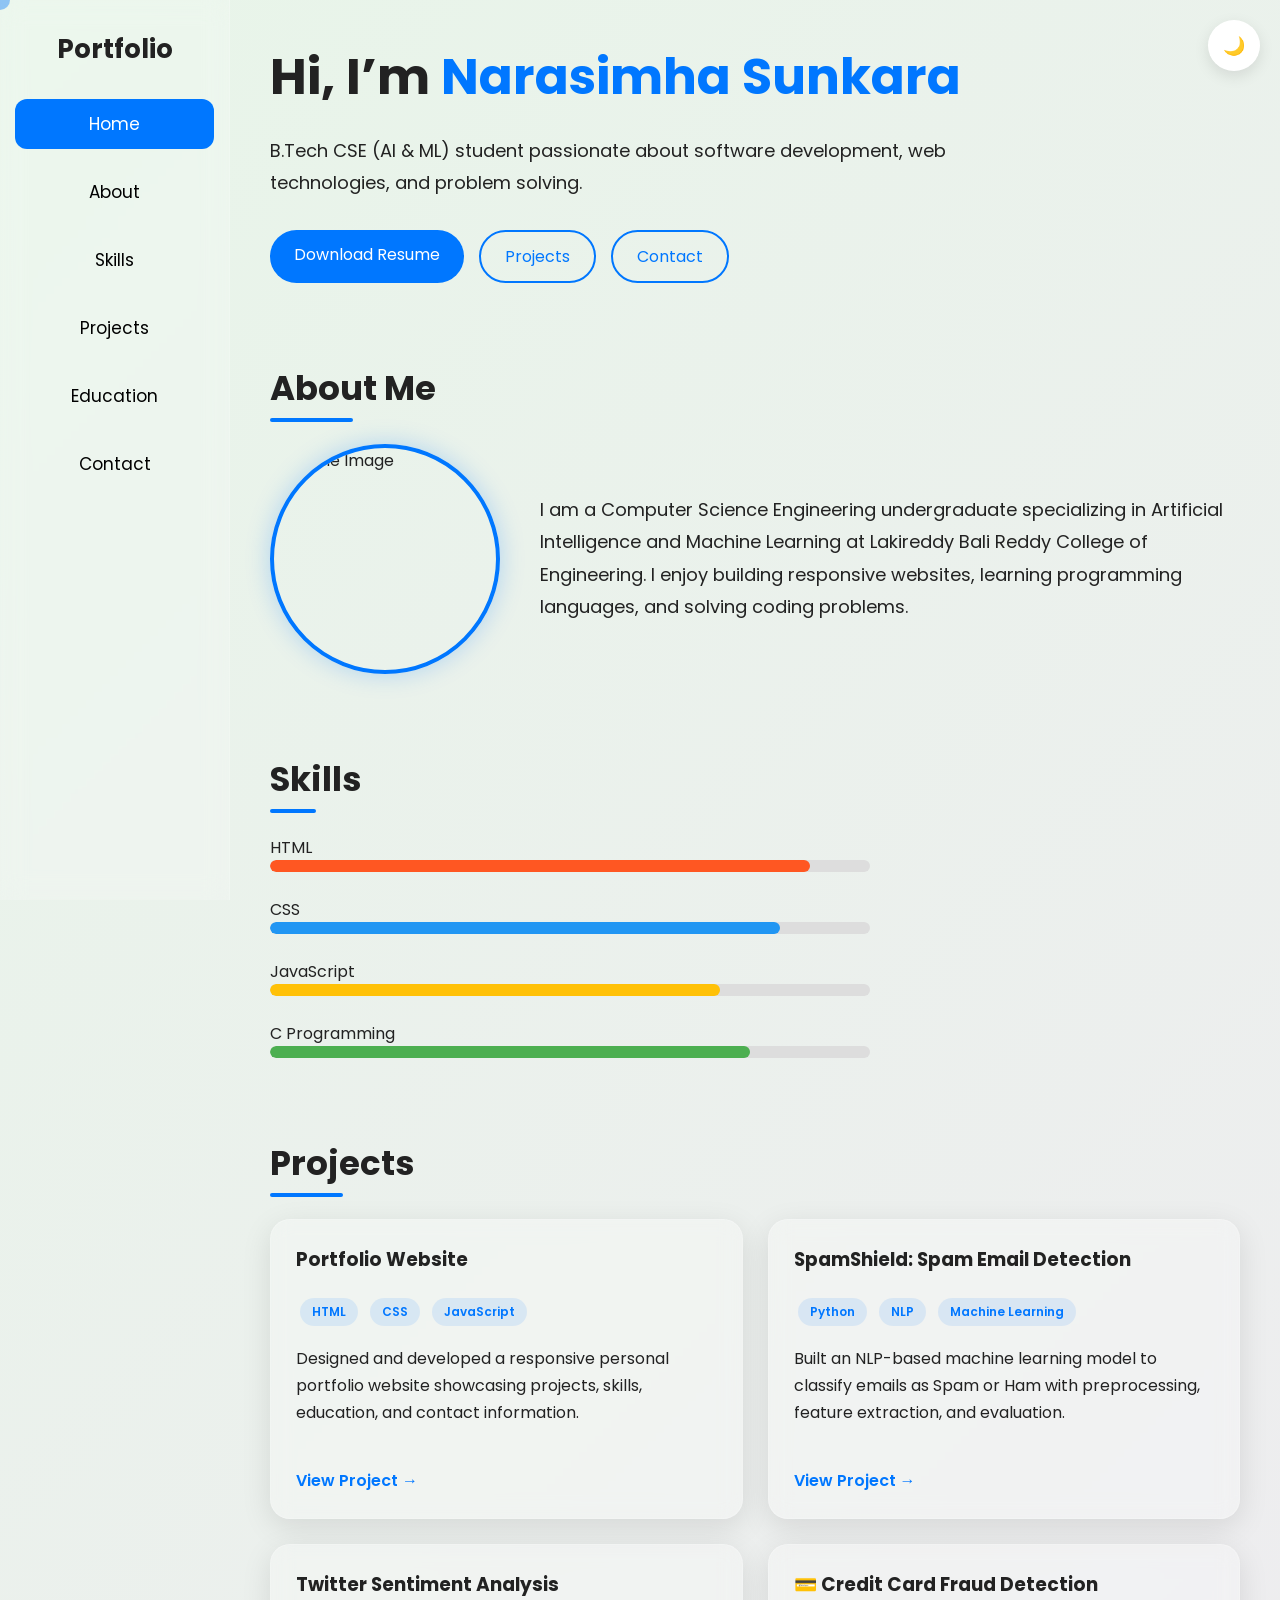
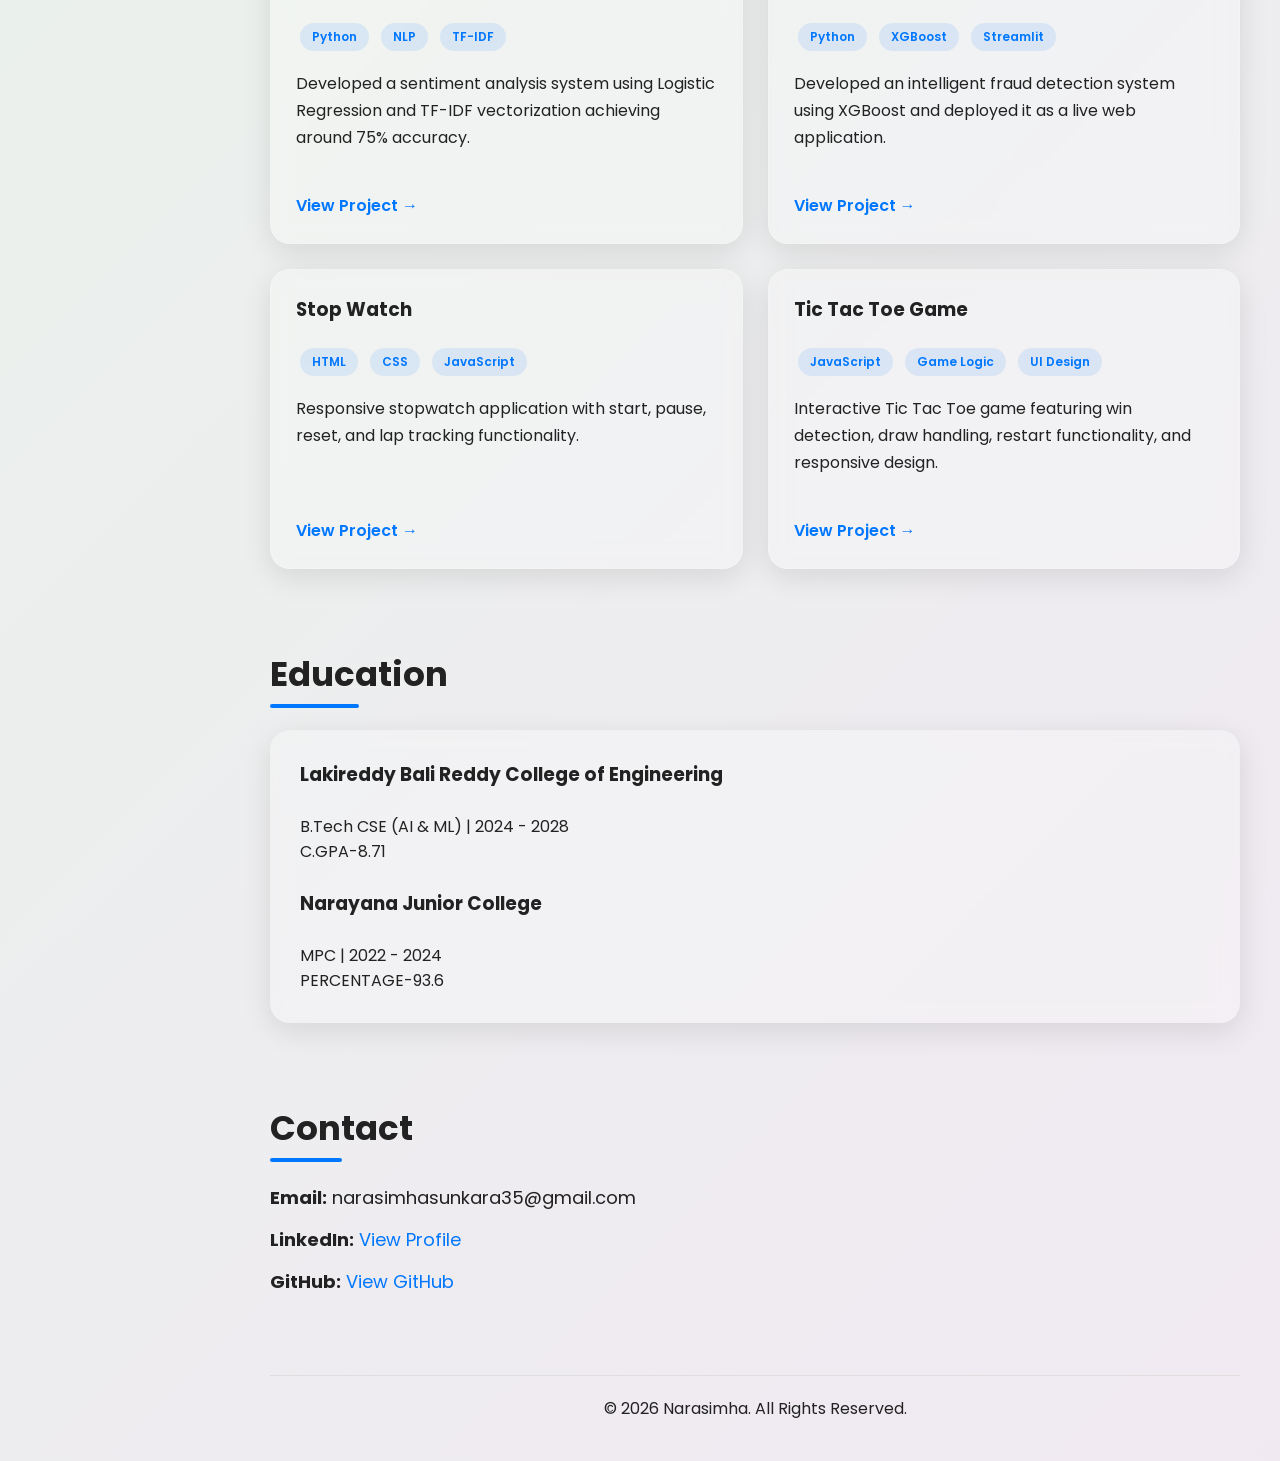
==== index.html @ 86018abd "Add files via upload" ====
<!doctype html>
<html lang="en">

<head>

  <meta charset="UTF-8" />

  <meta
    name="viewport"
    content="width=device-width, initial-scale=1.0"
  />

  <title>Narasimha Sunkara | Portfolio</title>

  <!-- Google Font -->

  <link
    href="https://fonts.googleapis.com/css2?family=Poppins:wght@300;400;500;600;700&display=swap"
    rel="stylesheet"
  />

  <!-- CSS -->

  <link rel="stylesheet" href="style.css" />

</head>

<body>

  <!-- Progress Bar -->

  <div id="progressBar"></div>

  <!-- Cursor -->

  <div class="cursor"></div>

  <!-- Dark Mode Button -->

  <button class="theme-btn" onclick="toggleTheme()">
    🌙
  </button>

  <!-- Hamburger -->

  <div class="hamburger" onclick="toggleMenu()">

    <div></div>
    <div></div>
    <div></div>

  </div>

  <!-- Overlay -->

  <div
    class="overlay"
    id="overlay"
    onclick="closeMenu()"
  ></div>

  <!-- Sidebar -->

  <nav class="nav-bar" id="sidebar">

    <h2 class="logo">Portfolio</h2>

    <ul>

      <li>
        <a href="#home" onclick="closeMenu()">
          Home
        </a>
      </li>

      <li>
        <a href="#about" onclick="closeMenu()">
          About
        </a>
      </li>

      <li>
        <a href="#skills" onclick="closeMenu()">
          Skills
        </a>
      </li>

      <li>
        <a href="#projects" onclick="closeMenu()">
          Projects
        </a>
      </li>

      <li>
        <a href="#education" onclick="closeMenu()">
          Education
        </a>
      </li>

      <li>
        <a href="#contact" onclick="closeMenu()">
          Contact
        </a>
      </li>

    </ul>

  </nav>

  <!-- Main -->

  <main class="main">

    <!-- Home -->

    <section id="home" class="section home">

      <h1>
        Hi, I’m
        <span class="typing"></span>
      </h1>

      <p>
        B.Tech CSE (AI & ML) student passionate about
        software development, web technologies,
        and problem solving.
      </p>

      <div class="btns">

        <a
          class="btn primary"
          href="Resume Narasimha Sunkara.pdf"
          download
        >
          Download Resume
        </a>

        <a
          class="btn outline"
          href="#projects"
        >
          Projects
        </a>

        <a
          class="btn outline"
          href="#contact"
        >
          Contact
        </a>

      </div>

    </section>

    <!-- About -->

    <section id="about" class="section">

      <h2>About Me</h2>

      <div class="about-box">

        <div class="profile">

          <img
            src="DEV_0252.JPG"
            alt="Profile Image"
          />

        </div>

        <div class="about-text">

          <p>
            I am a Computer Science Engineering undergraduate
            specializing in Artificial Intelligence and
            Machine Learning at Lakireddy Bali Reddy College
            of Engineering.

            I enjoy building responsive websites,
            learning programming languages,
            and solving coding problems.
          </p>

        </div>

      </div>

    </section>

    <!-- Skills -->

    <section id="skills" class="section">

      <h2>Skills</h2>

      <div class="skill-box">

        <p>HTML</p>

        <div class="bar">
          <div class="fill html"></div>
        </div>

        <p>CSS</p>

        <div class="bar">
          <div class="fill css"></div>
        </div>

        <p>JavaScript</p>

        <div class="bar">
          <div class="fill js"></div>
        </div>

        <p>C Programming</p>

        <div class="bar">
          <div class="fill c"></div>
        </div>

      </div>

    </section>

   <section id="projects" class="section">

  <h2>Projects</h2>

  <div class="projects">

    <!-- Portfolio -->
    <div class="card">
      <h3>Portfolio Website</h3>

      <div class="tags">
        <span>HTML</span>
        <span>CSS</span>
        <span>JavaScript</span>
      </div>

      <p>
        Designed and developed a responsive personal portfolio website
        showcasing projects, skills, education, and contact information.
      </p>

      <a href="/index.html" target="_blank">
        View Project →
      </a>
    </div>

    <!-- Spam Detection -->
    <div class="card">
      <h3>SpamShield: Spam Email Detection</h3>

      <div class="tags">
        <span>Python</span>
        <span>NLP</span>
        <span>Machine Learning</span>
      </div>

      <p>
        Built an NLP-based machine learning model to classify emails as
        Spam or Ham with preprocessing, feature extraction, and evaluation.
      </p>

      <a href="https://github.com/Narasimha35/Codec-Technology-Tasks/tree/main/Spam%20Email%20Analysis" target="_blank">
        View Project →
      </a>
    </div>

    <!-- Twitter Sentiment -->
    <div class="card">
      <h3>Twitter Sentiment Analysis</h3>

      <div class="tags">
        <span>Python</span>
        <span>NLP</span>
        <span>TF-IDF</span>
      </div>

      <p>
        Developed a sentiment analysis system using Logistic Regression and
        TF-IDF vectorization achieving around 75% accuracy.
      </p>

      <a href="https://github.com/Narasimha35/Codec-Technology-Tasks/tree/main/Twitter-sentiment-Analysis" target="_blank">
        View Project →
      </a>
    </div>

    <!-- Fraud Detection -->
    <div class="card">
      <h3>💳 Credit Card Fraud Detection</h3>

      <div class="tags">
        <span>Python</span>
        <span>XGBoost</span>
        <span>Streamlit</span>
      </div>

      <p>
        Developed an intelligent fraud detection system using XGBoost and
        deployed it as a live web application.
      </p>

      <a href="https://narasimha-sunkara-credit-card-fraud-detection.hf.space/" target="_blank">
        View Project →
      </a>
    </div>

    <!-- Stopwatch -->
    <div class="card">
      <h3>Stop Watch</h3>

      <div class="tags">
        <span>HTML</span>
        <span>CSS</span>
        <span>JavaScript</span>
      </div>

      <p>
        Responsive stopwatch application with start, pause, reset,
        and lap tracking functionality.
      </p>

      <a href="stop-watch/stop.html" target="_blank">
        View Project →
      </a>
    </div>

    <!-- Tic Tac Toe -->
    <div class="card">
      <h3>Tic Tac Toe Game</h3>

      <div class="tags">
        <span>JavaScript</span>
        <span>Game Logic</span>
        <span>UI Design</span>
      </div>

      <p>
        Interactive Tic Tac Toe game featuring win detection,
        draw handling, restart functionality, and responsive design.
      </p>

      <a href="tic-tac-toe/index.html" target="_blank">
        View Project →
      </a>
    </div>

  </div>

</section>
    <!-- Education -->

    <section id="education" class="section">

      <h2>Education</h2>

      <div class="edu">

        <h3>
          Lakireddy Bali Reddy College of Engineering
        </h3>

        <br />

        <p>
          B.Tech CSE (AI & ML)
          | 2024 - 2028<BR>
          C.GPA-8.71
        </p>

        <br />

        <h3>
          Narayana Junior College
        </h3>

        <br />

        <p>
          MPC | 2022 - 2024<BR>
          PERCENTAGE-93.6
        </p>

      </div>

    </section>

    <!-- Contact -->

    <section id="contact" class="section">

      <h2>Contact</h2>

      <div class="contact">

        <p>
          <b>Email:</b>
          narasimhasunkara35@gmail.com
        </p>

        <p>

          <b>LinkedIn:</b>

          <a
            href="https://www.linkedin.com/in/narasimha-sunkara-96257b371/"
            target="_blank"
          >
            View Profile
          </a>

        </p>

        <p>

          <b>GitHub:</b>

          <a
            href="https://github.com/Narasimha35"
            target="_blank"
          >
            View GitHub
          </a>

        </p>

      </div>

    </section>

    <!-- Footer -->

    <footer class="footer">

      <p>
        © 2026 Narasimha.
        All Rights Reserved.
      </p>

    </footer>

  </main>

  <!-- JavaScript -->

  <script>

    // Sidebar

    function toggleMenu() {

      document
        .getElementById("sidebar")
        .classList.toggle("active");

      document
        .getElementById("overlay")
        .classList.toggle("active");

    }

    function closeMenu() {

      document
        .getElementById("sidebar")
        .classList.remove("active");

      document
        .getElementById("overlay")
        .classList.remove("active");

    }

    // Typing Effect

    const text = "Narasimha Sunkara 👋";

    let index = 0;

    function typeEffect() {

      document.querySelector(".typing").textContent +=
        text.charAt(index);

      index++;

      if(index < text.length) {
        setTimeout(typeEffect, 120);
      }

    }

    typeEffect();

    // Active Navbar

    const sections =
      document.querySelectorAll("section");

    const navLinks =
      document.querySelectorAll(".nav-bar ul li a");

    window.addEventListener("scroll", () => {

      let current = "";

      sections.forEach((section) => {

        const sectionTop = section.offsetTop;

        if(pageYOffset >= sectionTop - 150) {
          current = section.getAttribute("id");
        }

      });

      navLinks.forEach((link) => {

        link.classList.remove("active");

        if(link.getAttribute("href") === "#" + current) {
          link.classList.add("active");
        }

      });

    });

    // Dark Mode

    function toggleTheme() {
      document.body.classList.toggle("dark");
    }

    // Progress Bar

    window.onscroll = () => {

      let winScroll =
        document.body.scrollTop ||
        document.documentElement.scrollTop;

      let height =
        document.documentElement.scrollHeight -
        document.documentElement.clientHeight;

      let scrolled = (winScroll / height) * 100;

      document.getElementById("progressBar")
        .style.width = scrolled + "%";

    };

    // Cursor Effect

    const cursor =
      document.querySelector(".cursor");

    document.addEventListener("mousemove", (e) => {

      cursor.style.left = e.pageX + "px";

      cursor.style.top = e.pageY + "px";

    });

  </script>

</body>

</html>
---- style.css ----
html {
  scroll-behavior: smooth;
}

* {
  margin: 0;
  padding: 0;
  box-sizing: border-box;

  font-family: 'Poppins', sans-serif;
}

body {
  display: flex;

  color: #222;

  overflow-x: hidden;

  background: linear-gradient(
    -45deg,
    #e3f2fd,
    #ffffff,
    #f3e5f5,
    #e8f5e9
  );

  background-size: 400% 400%;

  animation: gradientMove 10s ease infinite;
}

@keyframes gradientMove {

  0% {
    background-position: 0% 50%;
  }

  50% {
    background-position: 100% 50%;
  }

  100% {
    background-position: 0% 50%;
  }

}

/* Cursor */

.cursor {
  width: 20px;
  height: 20px;

  background: rgba(0,119,255,0.4);

  border-radius: 50%;

  position: absolute;

  pointer-events: none;

  transform: translate(-50%, -50%);

  backdrop-filter: blur(5px);

  z-index: 99999;
}

/* Progress Bar */

#progressBar {
  position: fixed;

  top: 0;
  left: 0;

  width: 0%;
  height: 5px;

  background: #0077ff;

  z-index: 9999;
}

/* Theme Button */

.theme-btn {
  position: fixed;

  top: 20px;
  right: 20px;

  border: none;

  padding: 12px 15px;

  border-radius: 50%;

  cursor: pointer;

  font-size: 18px;

  z-index: 2000;

  background: white;

  box-shadow: 0 5px 15px rgba(0,0,0,0.1);
}

/* Sidebar */

.nav-bar {
  position: fixed;

  left: 0;
  top: 0;

  width: 230px;
  height: 100vh;

  background: rgba(255,255,255,0.2);

  backdrop-filter: blur(12px);

  border-right: 1px solid rgba(255,255,255,0.2);

  padding: 30px 15px;

  z-index: 999;

  transition: 0.3s;
}

.logo {
  text-align: center;

  margin-bottom: 30px;

  font-size: 26px;
}

.nav-bar ul {
  list-style: none;

  display: flex;
  flex-direction: column;

  gap: 18px;

  text-align: center;
}

.nav-bar ul li a {
  text-decoration: none;

  color: black;

  font-size: 17px;

  padding: 12px;

  display: block;

  border-radius: 12px;

  transition: 0.3s;
}

.nav-bar ul li a:hover,
.nav-bar ul li a.active {
  background: #0077ff;
  color: white;
}

/* Main */

.main {
  margin-left: 230px;

  width: 100%;

  padding: 40px;
}

.section {
  margin-bottom: 80px;
}

.section h2 {
  position: relative;

  display: inline-block;

  font-size: 34px;

  margin-bottom: 30px;
}

.section h2::after {
  content: "";

  width: 50%;
  height: 4px;

  background: #0077ff;

  position: absolute;

  left: 0;
  bottom: -8px;

  border-radius: 10px;
}

/* Home */

.home h1 {
  font-size: 50px;

  margin-bottom: 20px;
}

.home span {
  color: #0077ff;
}

.home p {
  max-width: 700px;

  font-size: 18px;

  line-height: 1.8;
}

/* Buttons */

.btns {
  margin-top: 30px;

  display: flex;
  gap: 15px;

  flex-wrap: wrap;
}

.btn {
  text-decoration: none;

  padding: 12px 24px;

  border-radius: 30px;

  font-size: 16px;

  transition: 0.3s;
}

.btn:hover {
  transform: translateY(-3px);

  box-shadow: 0 0 20px rgba(0,119,255,0.4);
}

.primary {
  background: #0077ff;
  color: white;
}

.outline {
  border: 2px solid #0077ff;
  color: #0077ff;
}

.outline:hover {
  background: #0077ff;
  color: white;
}

/* About */

.about-box {
  display: flex;
  align-items: center;

  gap: 40px;
}

.profile {
  width: 230px;
  height: 230px;

  border-radius: 50%;

  overflow: hidden;

  border: 4px solid #0077ff;

  box-shadow: 0 0 25px rgba(0,119,255,0.25);

  animation: float 3s ease-in-out infinite;
}

.profile img {
  width: 100%;
  height: 100%;

  object-fit: cover;
}

@keyframes float {

  0% {
    transform: translateY(0px);
  }

  50% {
    transform: translateY(-10px);
  }

  100% {
    transform: translateY(0px);
  }

}

.about-text p {
  max-width: 700px;

  line-height: 1.8;

  font-size: 18px;
}

/* Skills */

.skill-box {
  max-width: 600px;
}

.bar {
  width: 100%;
  height: 12px;

  background: #ddd;

  border-radius: 20px;

  overflow: hidden;

  margin-bottom: 25px;
}

.fill {
  height: 100%;

  border-radius: 20px;

  animation: fillAnim 2s ease;
}

.html {
  width: 90%;
  background: #ff5722;
}

.css {
  width: 85%;
  background: #2196f3;
}

.js {
  width: 75%;
  background: #ffc107;
}

.c {
  width: 80%;
  background: #4caf50;
}

@keyframes fillAnim {

  from {
    width: 0;
  }

}

/* Projects */

.projects {
  display: grid;
  grid-template-columns: repeat(auto-fit, minmax(320px, 1fr));
  gap: 25px;
}

.card {
  min-height: 280px;

  display: flex;
  flex-direction: column;

  background: rgba(255,255,255,0.25);

  backdrop-filter: blur(10px);

  border: 1px solid rgba(255,255,255,0.2);

  padding: 25px;

  border-radius: 20px;

  box-shadow: 0 8px 30px rgba(0,0,0,0.1);

  transition: 0.4s;

  animation: cardShow 1s ease;
}

.card:hover {
  transform: translateY(-8px);

  box-shadow: 0 15px 40px rgba(0,119,255,0.2);
}

@keyframes cardShow {

  from {
    opacity: 0;
    transform: translateY(30px);
  }

  to {
    opacity: 1;
    transform: translateY(0);
  }

}

.card h3 {
  margin-bottom: 10px;
}

.card p {
  line-height: 1.7;

  margin-bottom: 15px;
}

.card a {
  text-decoration: none;
  color: #0077ff;
  font-weight: 600;

  margin-top: auto;
}

/* Education */

.edu {
  background: rgba(255,255,255,0.25);

  backdrop-filter: blur(10px);

  padding: 30px;

  border-radius: 20px;

  box-shadow: 0 8px 30px rgba(0,0,0,0.1);
}

/* Contact */

.contact p {
  margin-bottom: 15px;

  font-size: 18px;
}

.contact a {
  color: #0077ff;

  text-decoration: none;
}

/* Footer */

.footer {
  text-align: center;

  margin-top: 40px;

  padding-top: 20px;

  border-top: 1px solid #ddd;
}

/* Hamburger */

.hamburger {
  position: fixed;

  top: 20px;
  left: 20px;

  width: 35px;

  cursor: pointer;

  z-index: 1001;

  display: none;
}

.hamburger div {
  height: 4px;

  background: black;

  margin: 6px 0;

  border-radius: 5px;
}

/* Overlay */

.overlay {
  position: fixed;

  top: 0;
  left: 0;

  width: 100%;
  height: 100%;

  background: rgba(0,0,0,0.4);

  display: none;

  z-index: 998;
}

.overlay.active {
  display: block;
}

/* Dark Mode */

body.dark {
  background: #111;
  color: white;
}

body.dark .nav-bar,
body.dark .card,
body.dark .edu,
body.dark .theme-btn {
  background: #1e1e1e;
  color: white;
}

body.dark .nav-bar ul li a {
  color: white;
}

body.dark .card a,
body.dark .contact a {
  color: #4da3ff;
}

body.dark .footer {
  border-top: 1px solid #444;
}

/* Mobile */

@media (max-width: 768px) {

  .hamburger {
    display: block;
  }

  .nav-bar {
    left: -250px;
  }

  .nav-bar.active {
    left: 0;
  }

  .main {
    margin-left: 0;

    padding-top: 80px;
  }

  .about-box {
    flex-direction: column;

    text-align: center;
  }

 .projects {
  grid-template-columns: 1fr;
}

  .card {
    width: 100%;
  }

  .home h1 {
    font-size: 38px;
  }
  .home p {
  font-size: 16px;
}

.section h2 {
  font-size: 28px;
}

.profile {
  width: 180px;
  height: 180px;
}

}
.tags {
  margin: 10px 0 15px;
}

.tags span {
  display: inline-block;
  padding: 5px 12px;
  margin: 4px;
  border-radius: 20px;
  background: rgba(0,119,255,0.1);
  color: #0077ff;
  font-size: 12px;
  font-weight: 600;
}

.card {
  min-height: 300px;
  display: flex;
  flex-direction: column;
}

.card a {
  margin-top: auto;
}
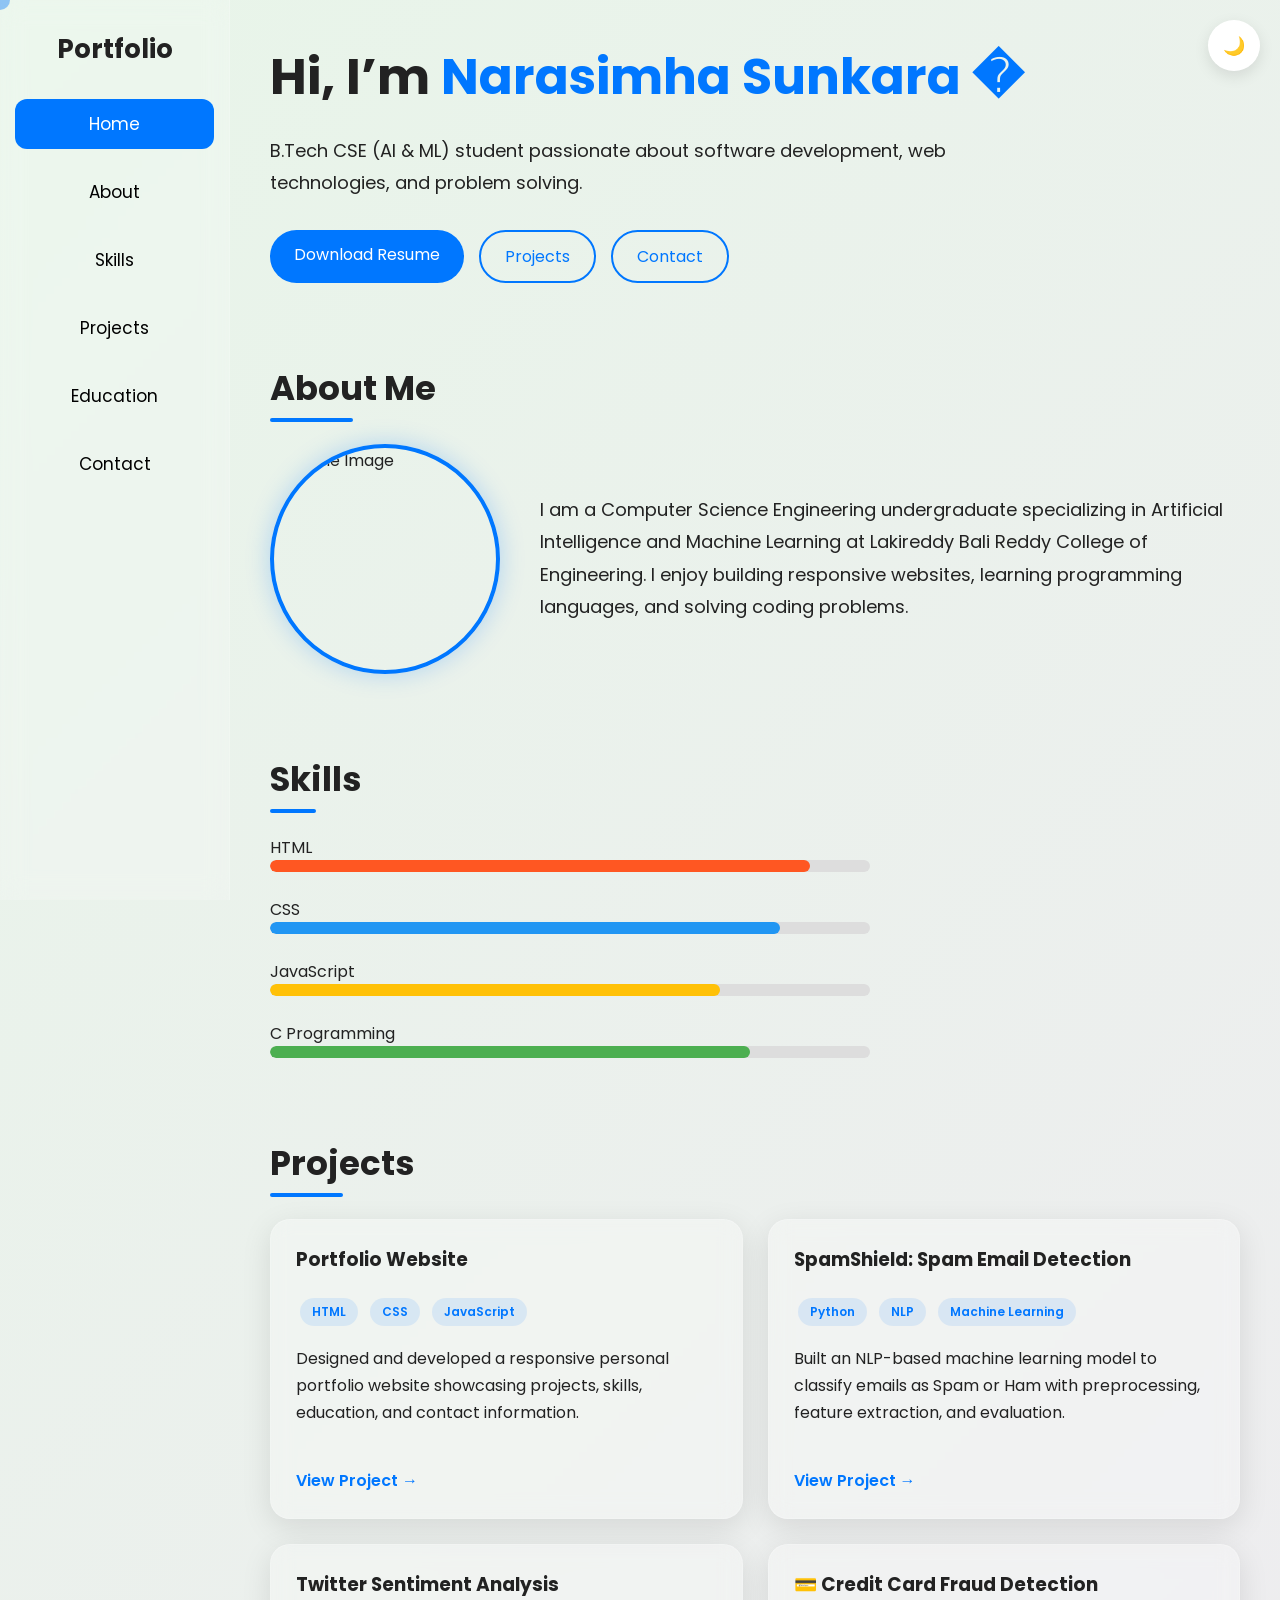
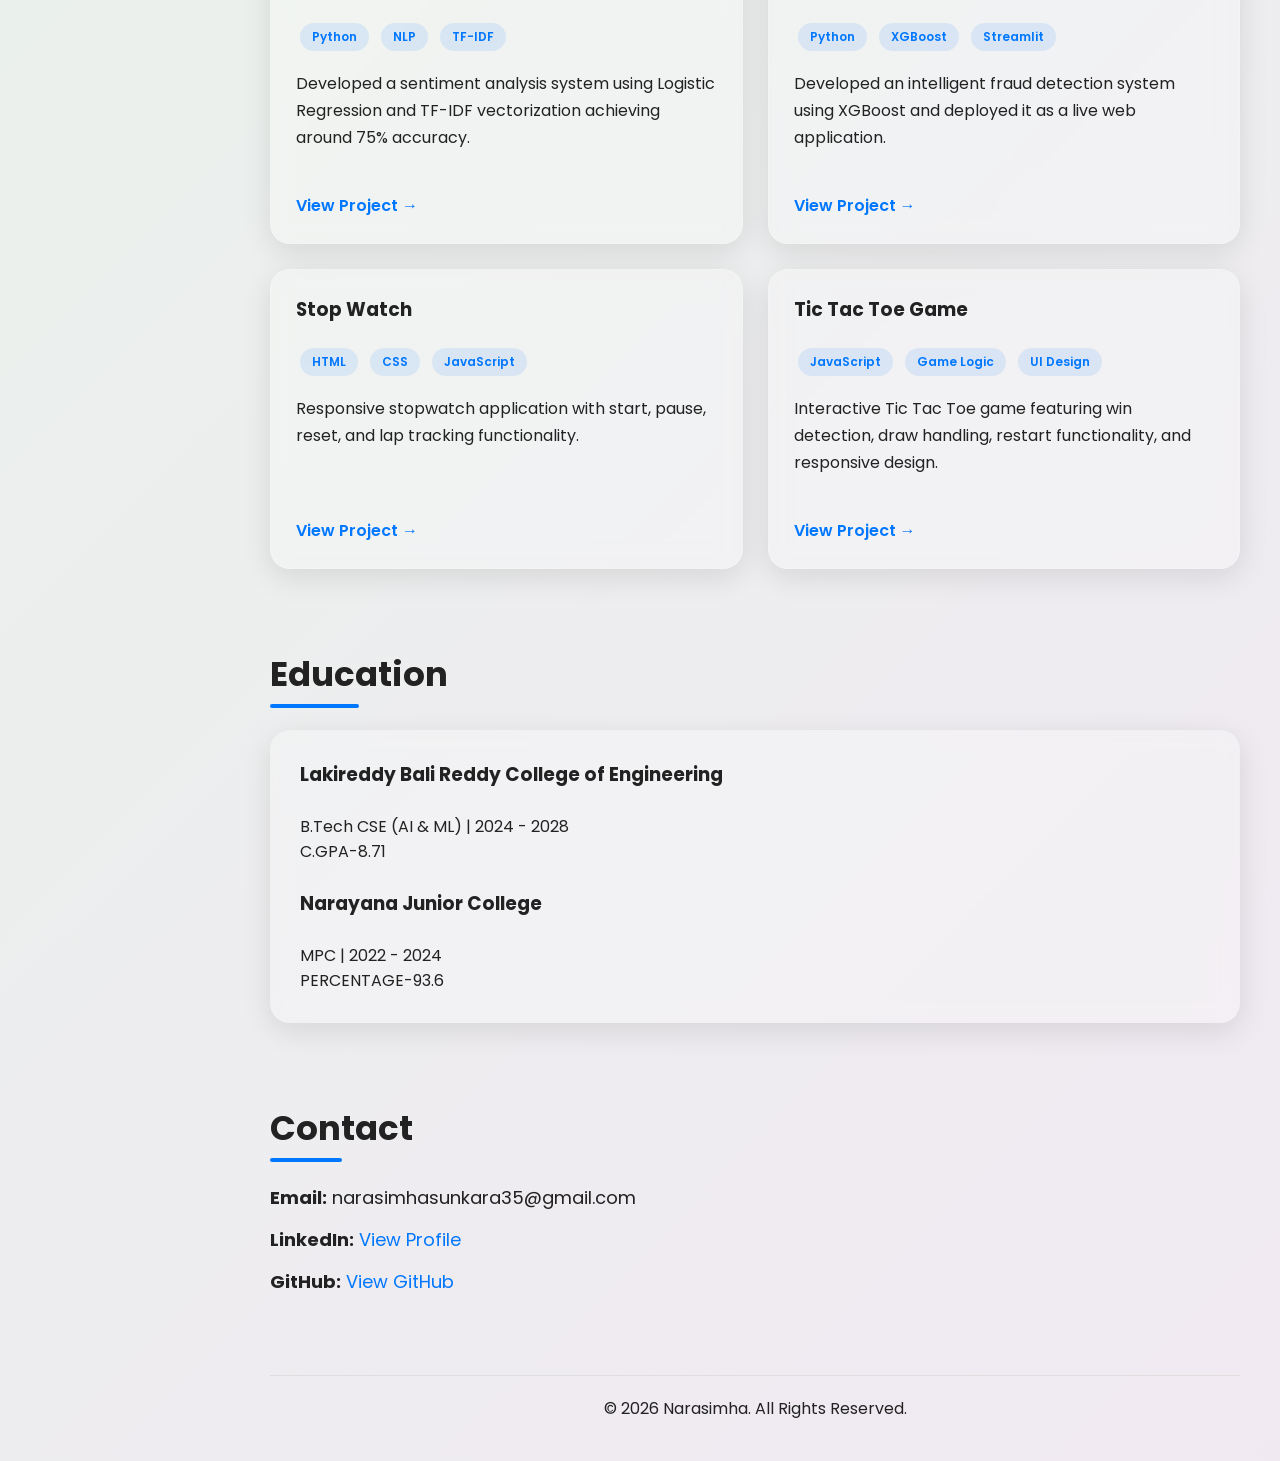
==== commit a43d47e5: "Fix HTML encoding issues in index.html" ====
--- a/index.html
+++ b/index.html
@@ -267,7 +267,7 @@
         Spam or Ham with preprocessing, feature extraction, and evaluation.
       </p>
 
-      <a href="https://github.com/Narasimha35/Codec-Technology-Tasks/tree/main/Spam%20Email%20Analysis" target="_blank">
+      <a href="https://huggingface.co/spaces/narasimha-sunkara/spam-classifier" target="_blank">
         View Project →
       </a>
     </div>
@@ -287,7 +287,7 @@
         TF-IDF vectorization achieving around 75% accuracy.
       </p>
 
-      <a href="https://github.com/Narasimha35/Codec-Technology-Tasks/tree/main/Twitter-sentiment-Analysis" target="_blank">
+      <a href="https://huggingface.co/spaces/narasimha-sunkara/twitter-sentiment-analysis" target="_blank">
         View Project →
       </a>
     </div>
@@ -575,4 +575,4 @@
 
 </body>
 
-</html>+</html>
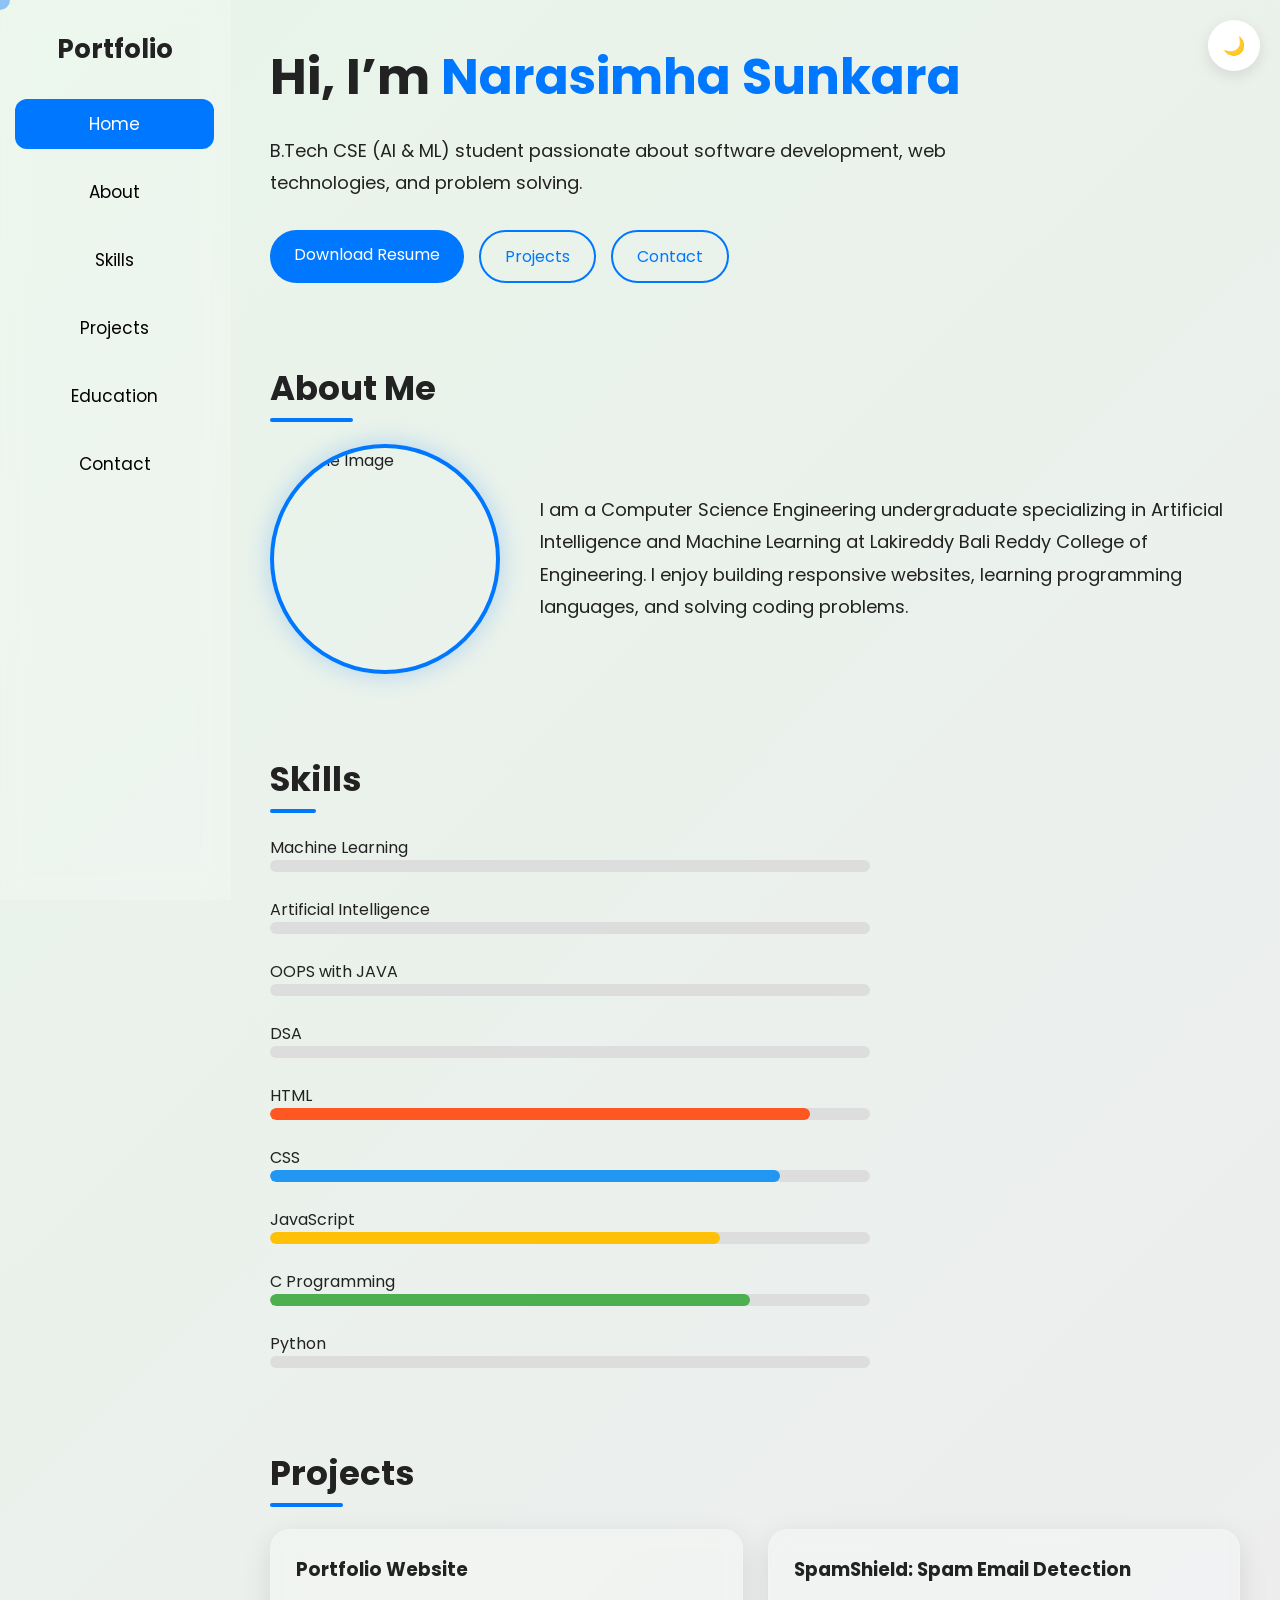
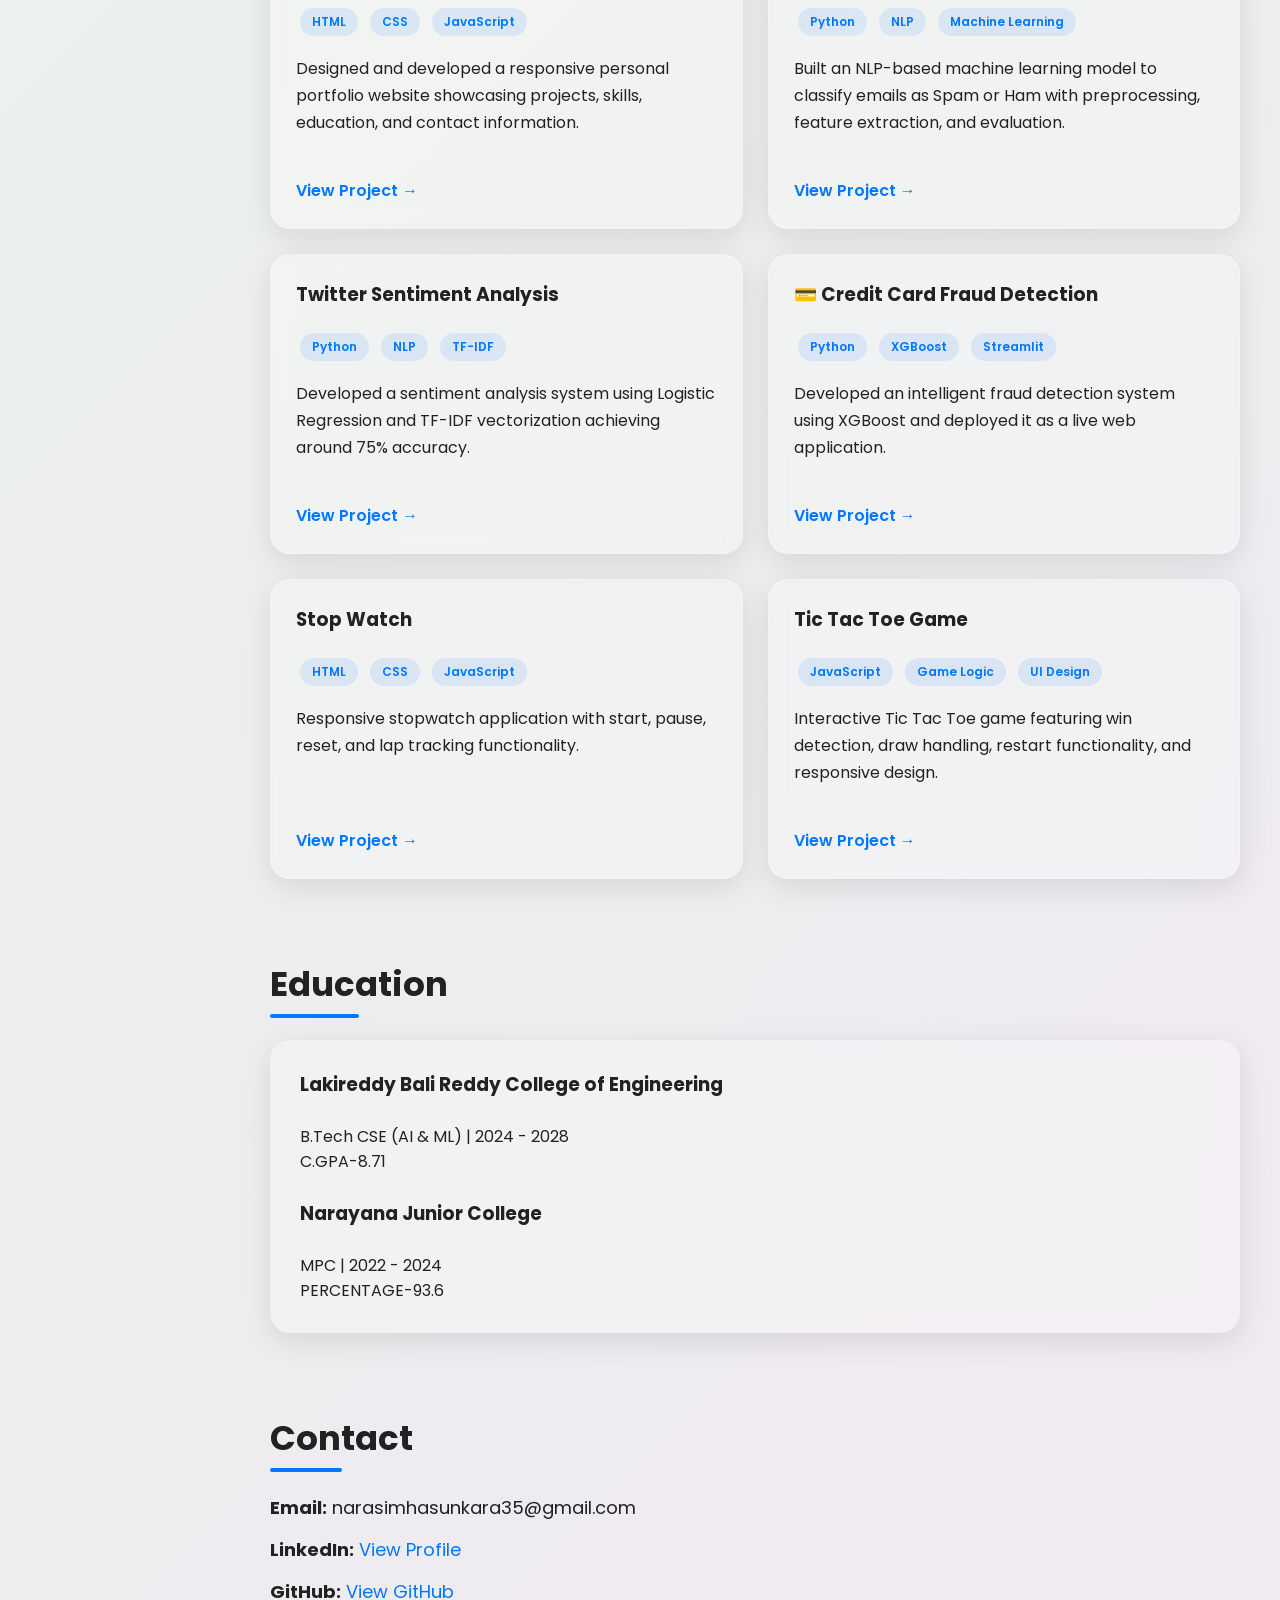
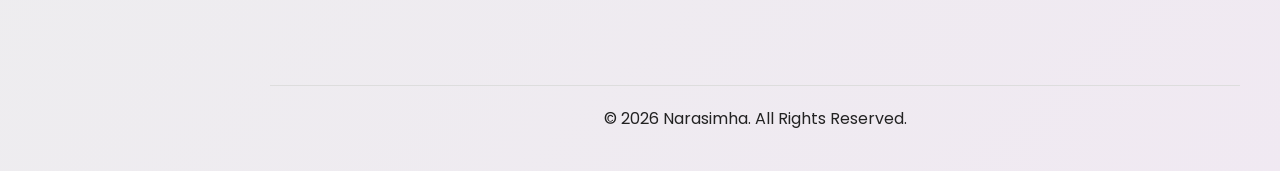
==== commit 73f58bcf: "Fix HTML encoding issues in index.html" ====
--- a/index.html
+++ b/index.html
@@ -197,6 +197,26 @@
       <h2>Skills</h2>
 
       <div class="skill-box">
+        <p>Machine Learning</p>
+
+        <div class="bar">
+          <div class="fill machine"></div>
+        </div>
+        <p>Artificial Intelligence</p>
+
+        <div class="bar">
+          <div class="fill AI"></div>
+        </div>
+        <p>OOPS with JAVA</p>
+
+        <div class="bar">
+          <div class="fill java"></div>
+        </div>
+        <p>DSA</p>
+
+        <div class="bar">
+          <div class="fill ds"></div>
+        </div>
 
         <p>HTML</p>
 
@@ -221,6 +241,12 @@
         <div class="bar">
           <div class="fill c"></div>
         </div>
+        <p>Python</p>
+
+        <div class="bar">
+          <div class="fill python"></div>
+        </div>
+        
 
       </div>
 
